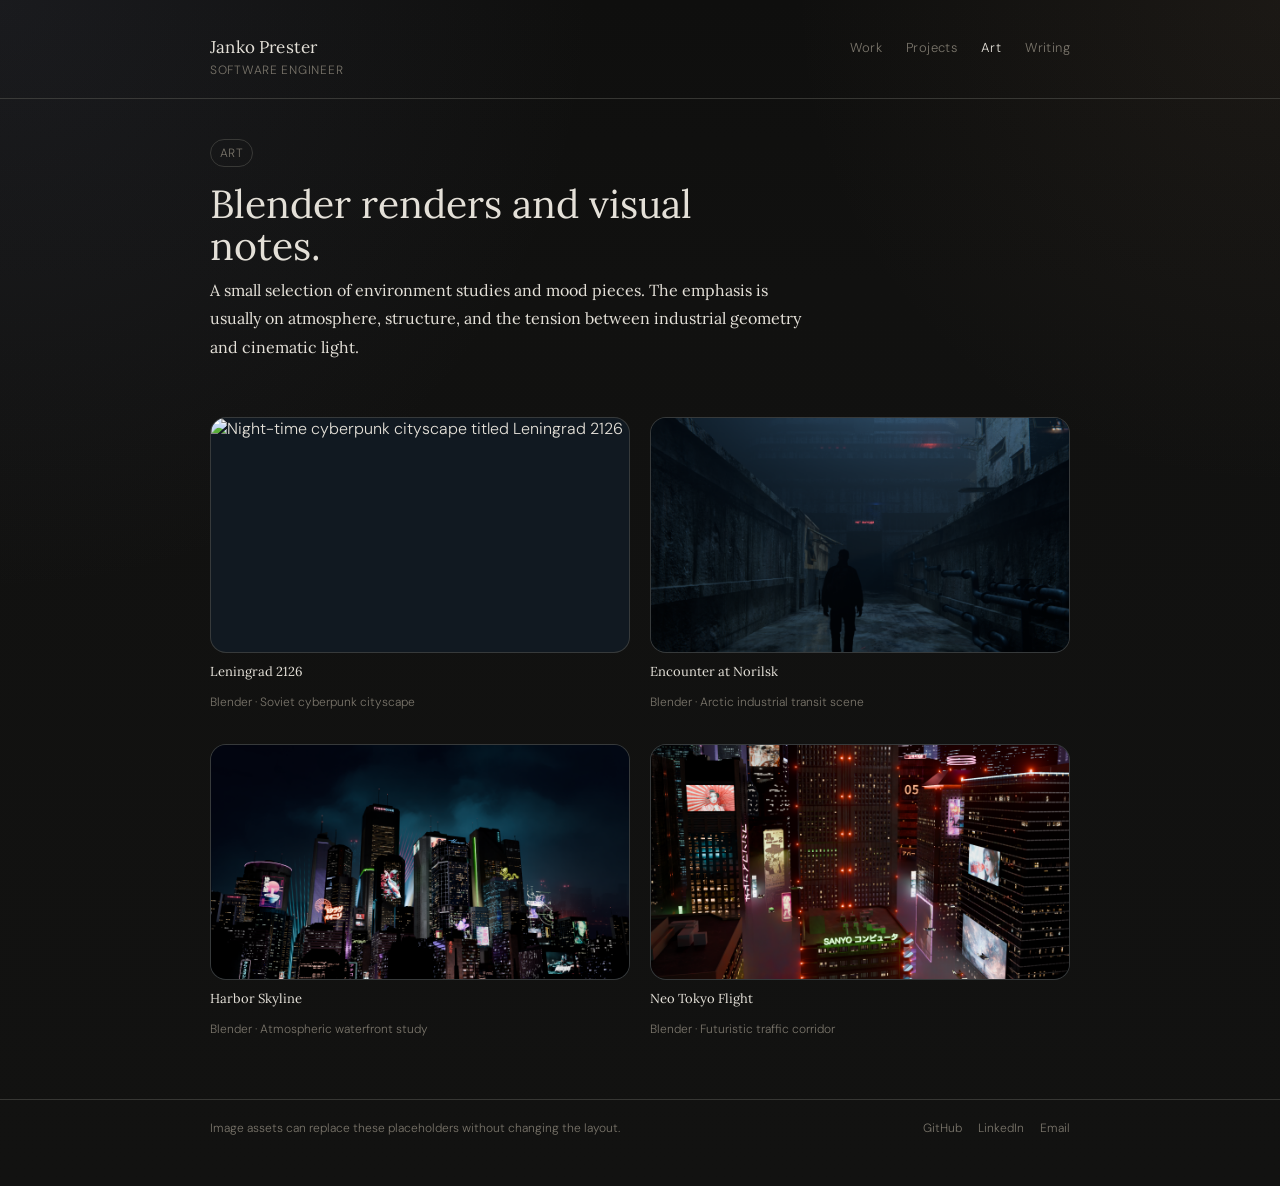
==== art/index.html @ 7f8587bd "Update art gallery with new images and improve layout" ====
<!doctype html>
<html lang="en">
  <head>
    <meta charset="utf-8" />
    <meta name="viewport" content="width=device-width, initial-scale=1" />
    <title>Art | Janko Prester</title>
    <meta name="description" content="Selected Blender renders and visual experiments by Janko Prester." />
    <link rel="icon" href="/favicon.svg" type="image/svg+xml" />
    <link rel="preconnect" href="https://fonts.googleapis.com" />
    <link rel="preconnect" href="https://fonts.gstatic.com" crossorigin />
    <link
      href="https://fonts.googleapis.com/css2?family=Lora:ital,wght@0,400;0,500;1,400&family=DM+Sans:wght@300;400&display=swap"
      rel="stylesheet"
    />
    <script>
      document.documentElement.classList.add('js');
    </script>
    <link rel="stylesheet" href="/styles/style.css" />
  </head>
  <body>
    <a class="skip-link" href="#main">Skip to content</a>
    <div class="site-shell">
      <div class="site-panel">
        <header class="site-header">
          <a class="site-brand" href="/">
            <span class="site-name">Janko Prester</span>
            <span class="site-title">Software Engineer</span>
          </a>
          <nav class="site-nav" aria-label="Primary" data-site-nav data-open="false">
            <button
              class="menu-toggle"
              type="button"
              aria-expanded="false"
              aria-controls="site-menu"
              aria-label="Toggle navigation"
              data-nav-toggle
            >
              <span class="menu-toggle-inner" aria-hidden="true">
                <span class="menu-toggle-bar"></span>
                <span class="menu-toggle-bar"></span>
                <span class="menu-toggle-bar"></span>
              </span>
            </button>
            <ul class="site-nav-links" id="site-menu" data-nav-menu>
              <li><a href="/work/">Work</a></li>
              <li><a href="/projects/">Projects</a></li>
              <li><a href="/art/" aria-current="page">Art</a></li>
              <li><a href="/writing/">Writing</a></li>
            </ul>
          </nav>
        </header>

        <main class="page-content" id="main">
          <section class="page-intro">
            <div class="kicker-row">
              <span class="status-pill">Art</span>
            </div>
            <h1 class="page-heading">Blender renders and visual notes.</h1>
            <p>
              A small selection of environment studies and mood pieces. The emphasis is usually on atmosphere,
              structure, and the tension between industrial geometry and cinematic light.
            </p>
          </section>

          <section class="art-grid" aria-label="Art gallery">
            <article>
              <a class="art-thumb" href="/public/art/leningrad-2126.png" target="_blank" rel="noopener noreferrer">
                <img
                  class="art-thumb-image"
                  src="/public/art/leningrad-2126.png"
                  alt="Night-time cyberpunk cityscape titled Leningrad 2126"
                  loading="lazy"
                  decoding="async"
                />
              </a>
              <div class="art-caption">
                <div class="art-title">Leningrad 2126</div>
                <p class="art-meta">Blender · Soviet cyberpunk cityscape</p>
              </div>
            </article>
            <article>
              <a class="art-thumb" href="/public/art/encounter-at-norilsk.png" target="_blank" rel="noopener noreferrer">
                <img
                  class="art-thumb-image"
                  src="/public/art/encounter-at-norilsk.png"
                  alt="Snowy industrial station scene titled Encounter at Norilsk"
                  loading="lazy"
                  decoding="async"
                />
              </a>
              <div class="art-caption">
                <div class="art-title">Encounter at Norilsk</div>
                <p class="art-meta">Blender · Arctic industrial transit scene</p>
              </div>
            </article>
            <article>
              <a class="art-thumb" href="/public/art/harbor-skyline.png" target="_blank" rel="noopener noreferrer">
                <img
                  class="art-thumb-image"
                  src="/public/art/harbor-skyline.png"
                  alt="Moody waterfront skyline render titled Harbor Skyline"
                  loading="lazy"
                  decoding="async"
                />
              </a>
              <div class="art-caption">
                <div class="art-title">Harbor Skyline</div>
                <p class="art-meta">Blender · Atmospheric waterfront study</p>
              </div>
            </article>
            <article>
              <a class="art-thumb" href="/public/art/neo-tokyo-flight.png" target="_blank" rel="noopener noreferrer">
                <img
                  class="art-thumb-image"
                  src="/public/art/neo-tokyo-flight.png"
                  alt="Futuristic city traffic corridor titled Neo Tokyo Flight"
                  loading="lazy"
                  decoding="async"
                />
              </a>
              <div class="art-caption">
                <div class="art-title">Neo Tokyo Flight</div>
                <p class="art-meta">Blender · Futuristic traffic corridor</p>
              </div>
            </article>
          </section>
        </main>

        <footer class="footer">
          <div class="footer-inner">
            <p class="small-note">Image assets can replace these placeholders without changing the layout.</p>
            <div class="footer-links">
              <a href="https://github.com/jprester">GitHub</a>
              <a href="https://www.linkedin.com/in/jankoprester/">LinkedIn</a>
              <a href="mailto:janko.prester@gmail.com">Email</a>
            </div>
          </div>
        </footer>
      </div>
    </div>
    <script src="/scripts/site.js"></script>
  </body>
</html>
---- styles/style.css ----
:root {
  color-scheme: dark;
  --page-background: #111110;
  --page-background-soft: #171715;
  --panel-background: rgba(17, 17, 16, 0.86);
  --panel-border: rgba(87, 86, 80, 0.55);
  --text-primary: #e4e0d8;
  --text-secondary: #bdb7ab;
  --text-muted: #7a756b;
  --text-faint: #605c55;
  --accent: #d2cdc0;
  --accent-soft: rgba(210, 205, 192, 0.16);
  --shadow-color: rgba(0, 0, 0, 0.24);
  --content-width: 860px;
  --page-padding: 2.5rem;
  --section-gap: 3.5rem;
  --border-hairline: 0.5px;
  --font-sans: "DM Sans", sans-serif;
  --font-serif: "Lora", serif;
}

* {
  box-sizing: border-box;
}

html {
  background: var(--page-background);
}

body {
  margin: 0;
  min-height: 100vh;
  font-family: var(--font-sans);
  font-weight: 300;
  color: var(--text-primary);
  background:
    radial-gradient(
      circle at top left,
      rgba(104, 111, 145, 0.12),
      transparent 34%
    ),
    radial-gradient(
      circle at top right,
      rgba(152, 119, 90, 0.09),
      transparent 28%
    ),
    linear-gradient(180deg, #0f0f0e 0%, #111110 24%, #121211 100%);
}

a {
  color: inherit;
}

img {
  max-width: 100%;
  display: block;
}

button,
input,
textarea,
select {
  font: inherit;
}

.site-shell {
  width: 100%;
}

.site-panel {
  min-height: 100vh;
}

.site-header {
  display: flex;
  justify-content: space-between;
  align-items: flex-start;
  gap: 2rem;
  padding: 2.25rem max(1.5rem, calc((100% - var(--content-width)) / 2)) 1.3rem;
  border-bottom: var(--border-hairline) solid var(--panel-border);
}

.site-brand {
  display: inline-flex;
  flex-direction: column;
  gap: 0.22rem;
  text-decoration: none;
}

.site-name {
  font-family: var(--font-serif);
  font-size: 1.0625rem;
  font-weight: 400;
  letter-spacing: 0.01em;
  color: var(--text-primary);
}

.site-title {
  font-size: 0.75rem;
  letter-spacing: 0.06em;
  text-transform: uppercase;
  color: var(--text-muted);
}

.site-nav {
  display: flex;
  align-items: center;
  gap: 1.5rem;
}

.menu-toggle {
  display: none;
  align-items: center;
  justify-content: center;
  width: 2.75rem;
  height: 2.75rem;
  padding: 0;
  border: var(--border-hairline) solid var(--panel-border);
  border-radius: 999px;
  background: rgba(255, 255, 255, 0.02);
  color: var(--text-secondary);
}

.menu-toggle:hover,
.menu-toggle:focus-visible {
  border-color: rgba(206, 200, 186, 0.45);
  color: var(--text-primary);
}

.menu-toggle-bar {
  width: 1rem;
  height: 1px;
  border-radius: 999px;
  background: currentColor;
  transition:
    transform 160ms ease,
    opacity 160ms ease;
}

.menu-toggle-inner {
  display: inline-flex;
  flex-direction: column;
  gap: 0.24rem;
}

.menu-toggle[aria-expanded="true"] .menu-toggle-bar:nth-child(1) {
  transform: translateY(5px) rotate(45deg);
}

.menu-toggle[aria-expanded="true"] .menu-toggle-bar:nth-child(2) {
  opacity: 0;
}

.menu-toggle[aria-expanded="true"] .menu-toggle-bar:nth-child(3) {
  transform: translateY(-5px) rotate(-45deg);
}

.site-nav-links {
  display: flex;
  flex-wrap: wrap;
  justify-content: flex-end;
  gap: 1.5rem;
  margin: 0;
  padding: 0;
  list-style: none;
}

.site-nav-links a {
  font-size: 0.8125rem;
  letter-spacing: 0.03em;
  text-decoration: none;
  color: var(--text-muted);
  transition: color 160ms ease;
}

.site-nav-links a:hover,
.site-nav-links a:focus-visible,
.site-nav-links a[aria-current="page"] {
  color: var(--text-primary);
}

.page-content {
  padding: 2.5rem max(1.5rem, calc((100% - var(--content-width)) / 2)) 0;
}

.home-intro,
.page-intro {
  max-width: 37rem;
  margin-bottom: var(--section-gap);
}

.home-intro p,
.page-intro p,
.prose p {
  margin: 0;
  font-family: var(--font-serif);
  font-size: 1rem;
  line-height: 1.78;
  color: var(--text-primary);
}

.home-intro p + p,
.page-intro p + p,
.prose p + p {
  margin-top: 1.25rem;
}

.home-streams {
  display: grid;
  grid-template-columns: minmax(0, 1fr) minmax(0, 1fr);
  gap: 3rem;
  margin-bottom: var(--section-gap);
}

.section-label {
  margin: 0 0 1.25rem;
  padding-bottom: 0.55rem;
  border-bottom: var(--border-hairline) solid var(--panel-border);
  font-size: 0.6875rem;
  letter-spacing: 0.1em;
  text-transform: uppercase;
  color: var(--text-muted);
}

.entry-list {
  display: grid;
  gap: 1.45rem;
}

.entry-card {
  text-decoration: none;
}

.entry-title {
  margin: 0 0 0.22rem;
  font-family: var(--font-serif);
  font-size: 0.9375rem;
  font-weight: 400;
  color: var(--text-primary);
  text-decoration: none;
}

.entry-card:hover .entry-title,
.entry-card:focus-visible .entry-title,
.text-link:hover,
.text-link:focus-visible {
  color: var(--accent);
}

.entry-meta,
.entry-summary,
.art-meta,
.small-note,
.footer-links a,
.list-meta,
.status-pill {
  font-size: 0.75rem;
  line-height: 1.55;
  color: var(--text-muted);
}

.entry-summary,
.list-summary {
  margin: 0.22rem 0 0;
}

.art-section {
  padding-top: 1.5rem;
  border-top: var(--border-hairline) solid var(--panel-border);
}

.art-grid,
.project-grid {
  display: grid;
  grid-template-columns: repeat(2, minmax(0, 1fr));
  gap: 1.25rem;
}

.art-card,
.project-card,
.list-card {
  padding: 0;
  border-radius: 18px;
}

.art-thumb {
  display: block;
  width: 100%;
  aspect-ratio: 16 / 9;
  border: var(--border-hairline) solid var(--panel-border);
  border-radius: 16px;
  background: #111921;
  overflow: hidden;
  text-decoration: none;
}

.art-thumb-image {
  display: block;
  width: 100%;
  height: 100%;
  object-fit: cover;
}

.art-caption {
  margin-top: 0.45rem;
}

.art-title {
  display: inline-block;
  font-family: var(--font-serif);
  font-size: 0.8125rem;
  font-weight: 400;
  text-decoration: none;
  color: var(--text-primary);
}

.text-link {
  text-decoration: none;
  color: var(--text-primary);
  transition: color 160ms ease;
}

.art-link-row {
  margin-top: 1.25rem;
}

.page-grid {
  display: grid;
  gap: 1.5rem;
}

.page-grid + .page-grid,
.prose + .page-grid,
.page-intro + .prose,
.page-intro + .page-grid {
  margin-top: 2rem;
}

.list-card,
.project-card {
  padding: 1.1rem 1.15rem 1rem;
  border: var(--border-hairline) solid var(--panel-border);
  background: rgba(255, 255, 255, 0.02);
}

.list-card-title,
.project-card-title {
  margin: 0;
  font-family: var(--font-serif);
  font-size: 1rem;
  font-weight: 400;
  color: var(--text-primary);
}

.list-meta,
.project-stack {
  margin: 0.25rem 0 0;
}

.list-summary,
.project-summary {
  margin: 0.65rem 0 0;
  color: var(--text-secondary);
}

.project-links,
.footer-links {
  display: flex;
  flex-wrap: wrap;
  gap: 1rem;
}

.project-links {
  margin-top: 0.85rem;
}

.page-heading {
  margin: 0 0 0.5rem;
  font-family: var(--font-serif);
  font-size: clamp(1.65rem, 4vw, 2.45rem);
  font-weight: 400;
  line-height: 1.08;
  color: var(--text-primary);
}

.kicker-row {
  display: flex;
  gap: 0.75rem;
  align-items: center;
  margin-bottom: 1rem;
}

.status-pill {
  display: inline-flex;
  align-items: center;
  padding: 0.22rem 0.55rem;
  border: var(--border-hairline) solid var(--panel-border);
  border-radius: 999px;
  letter-spacing: 0.04em;
  text-transform: uppercase;
}

.small-note {
  margin: 0;
}

.footer {
  margin-top: 3rem;
  padding: 1.2rem max(1.5rem, calc((100% - var(--content-width)) / 2)) 3rem;
  border-top: var(--border-hairline) solid var(--panel-border);
}

.footer-inner {
  display: flex;
  justify-content: space-between;
  gap: 1rem;
  align-items: center;
}

.footer-links a {
  text-decoration: none;
}

.footer-links a:hover,
.footer-links a:focus-visible {
  color: var(--text-primary);
}

.skip-link {
  position: absolute;
  top: -3rem;
  left: 1rem;
  z-index: 10;
  padding: 0.5rem 0.8rem;
  border-radius: 999px;
  background: var(--text-primary);
  color: var(--page-background);
  text-decoration: none;
}

.skip-link:focus {
  top: 1rem;
}

.visually-hidden {
  position: absolute;
  width: 1px;
  height: 1px;
  padding: 0;
  margin: -1px;
  overflow: hidden;
  clip: rect(0, 0, 0, 0);
  white-space: nowrap;
  border: 0;
}

@media (max-width: 820px) {
  .home-streams {
    gap: 2rem;
  }
}

@media (max-width: 680px) {
  :root {
    --page-padding: 1.2rem;
    --section-gap: 2.6rem;
  }

  .site-header {
    align-items: center;
    position: relative;
  }

  .js .menu-toggle {
    display: inline-flex;
  }

  .js .site-nav-links {
    display: none;
    position: absolute;
    top: 100%;
    left: 0;
    right: 0;
    z-index: 20;
    background: var(--page-background);
    border-top: var(--border-hairline) solid var(--panel-border);
    border-bottom: var(--border-hairline) solid var(--panel-border);
    padding: 0.25rem max(1.5rem, calc((100% - var(--content-width)) / 2)) 0.5rem;
    flex-direction: column;
    gap: 0;
  }

  .js .site-nav[data-open="true"] .site-nav-links {
    display: flex;
  }

  .site-nav-links a {
    display: block;
    padding: 0.65rem 0;
  }

  .page-content {
    padding-top: 1.8rem;
  }

  .home-intro,
  .page-intro {
    max-width: none;
  }

  .home-intro p,
  .page-intro p,
  .prose p {
    font-size: 0.95rem;
  }

  .home-streams,
  .art-grid,
  .project-grid {
    grid-template-columns: 1fr;
  }

  .art-grid {
    gap: 0.95rem;
  }

  .footer-inner {
    flex-direction: column;
    align-items: flex-start;
  }
}
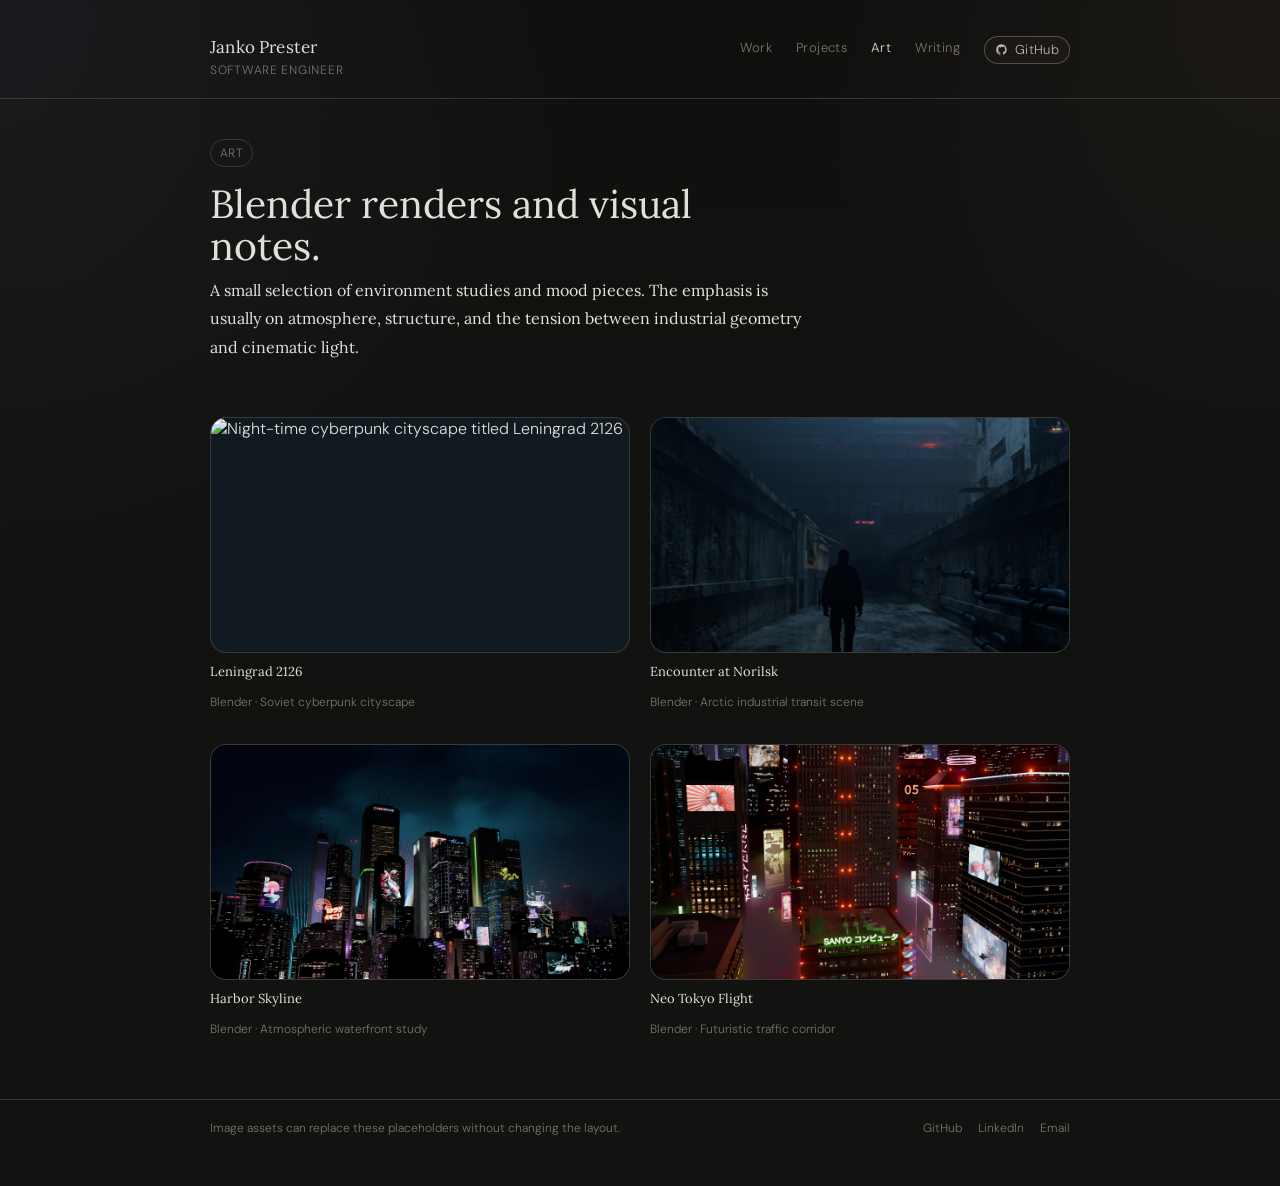
==== commit 7b876930: "Add GitHub link with icon to navigation in all pages" ====
--- a/art/index.html
+++ b/art/index.html
@@ -46,6 +46,16 @@
               <li><a href="/projects/">Projects</a></li>
               <li><a href="/art/" aria-current="page">Art</a></li>
               <li><a href="/writing/">Writing</a></li>
+              <li class="site-nav-link--github">
+                <a href="https://github.com/jprester" target="_blank" rel="noopener noreferrer" aria-label="Janko Prester on GitHub">
+                  <span class="nav-icon" aria-hidden="true">
+                    <svg viewBox="0 0 16 16" xmlns="http://www.w3.org/2000/svg">
+                      <path fill="currentColor" d="M8 1.5a6.5 6.5 0 0 0-2.06 12.67c.32.06.43-.14.43-.3v-1.06c-1.76.39-2.13-.75-2.13-.75-.29-.73-.7-.92-.7-.92-.57-.4.04-.4.04-.4.63.04.96.64.96.64.56.96 1.47.68 1.83.52.06-.41.22-.68.4-.84-1.4-.16-2.87-.7-2.87-3.1 0-.68.25-1.24.64-1.67-.06-.16-.28-.8.06-1.66 0 0 .53-.17 1.73.64A6 6 0 0 1 8 4.73c.56 0 1.11.08 1.63.24 1.2-.81 1.73-.64 1.73-.64.34.86.12 1.5.06 1.66.4.43.64 1 .64 1.67 0 2.4-1.47 2.93-2.88 3.1.23.2.43.57.43 1.14v1.69c0 .17.11.37.44.3A6.5 6.5 0 0 0 8 1.5Z"/>
+                    </svg>
+                  </span>
+                  <span>GitHub</span>
+                </a>
+              </li>
             </ul>
           </nav>
         </header>
--- a/styles/style.css
+++ b/styles/style.css
@@ -173,10 +173,41 @@
   transition: color 160ms ease;
 }
 
+.site-nav-link--github a {
+  display: inline-flex;
+  align-items: center;
+  gap: 0.4rem;
+  padding: 0.28rem 0.62rem;
+  border: var(--border-hairline) solid rgba(178, 170, 155, 0.38);
+  border-radius: 999px;
+  color: var(--text-secondary);
+  background: rgba(255, 255, 255, 0.025);
+}
+
+.site-nav-link--github .nav-icon {
+  width: 0.84rem;
+  height: 0.84rem;
+  display: inline-flex;
+  align-items: center;
+  justify-content: center;
+}
+
+.site-nav-link--github .nav-icon svg {
+  width: 100%;
+  height: 100%;
+  display: block;
+}
+
 .site-nav-links a:hover,
 .site-nav-links a:focus-visible,
 .site-nav-links a[aria-current="page"] {
   color: var(--text-primary);
+}
+
+.site-nav-link--github a:hover,
+.site-nav-link--github a:focus-visible {
+  border-color: rgba(216, 203, 181, 0.58);
+  background: rgba(255, 255, 255, 0.05);
 }
 
 .page-content {
@@ -187,6 +218,300 @@
 .page-intro {
   max-width: 37rem;
   margin-bottom: var(--section-gap);
+}
+
+.home-intro {
+  max-width: none;
+}
+
+.home-intro-layout {
+  display: grid;
+  grid-template-columns: minmax(0, 1fr) minmax(260px, 340px);
+  align-items: center;
+  gap: clamp(1.2rem, 4vw, 2.8rem);
+}
+
+.home-intro-copy {
+  max-width: 37rem;
+}
+
+.intro-scene {
+  width: min(100%, 270px);
+  min-height: 250px;
+  display: grid;
+  place-items: center;
+  perspective: 980px;
+  justify-self: end;
+  opacity: 0.78;
+  transition: opacity 220ms ease;
+}
+
+.intro-scene-frame {
+  position: relative;
+  width: 100%;
+  aspect-ratio: 1 / 1;
+  border-radius: 24px;
+  border: none;
+  background:
+    radial-gradient(
+      circle at 30% 24%,
+      rgba(207, 168, 102, 0.28),
+      transparent 46%
+    ),
+    radial-gradient(
+      circle at 72% 74%,
+      rgba(103, 136, 208, 0.32),
+      transparent 52%
+    ),
+    linear-gradient(155deg, rgba(255, 255, 255, 0.03), rgba(255, 255, 255, 0));
+  overflow: hidden;
+  isolation: isolate;
+  transform-style: preserve-3d;
+  box-shadow:
+    inset 0 0 48px rgba(0, 0, 0, 0.38),
+    0 14px 28px rgba(0, 0, 0, 0.3);
+  animation: sceneTilt 15s ease-in-out infinite;
+  transition:
+    transform 300ms ease,
+    box-shadow 260ms ease;
+}
+
+.intro-scene-frame::before,
+.intro-scene-frame::after {
+  content: "";
+  position: absolute;
+  pointer-events: none;
+}
+
+.intro-scene-frame::before {
+  inset: -22%;
+  z-index: 0;
+  border-radius: 50%;
+  background: conic-gradient(
+    from 0deg,
+    rgba(236, 194, 123, 0.17),
+    transparent 38%,
+    rgba(112, 145, 225, 0.2),
+    transparent 70%,
+    rgba(236, 194, 123, 0.17)
+  );
+  filter: blur(20px);
+  animation: haloSpin 14s linear infinite;
+  transition:
+    filter 260ms ease,
+    opacity 260ms ease;
+}
+
+.intro-scene-frame::after {
+  inset: 8%;
+  z-index: 1;
+  border-radius: 50%;
+  border: none;
+  opacity: 0;
+}
+
+.intro-grid {
+  position: absolute;
+  inset: 0;
+  z-index: 1;
+  background-image:
+    linear-gradient(to right, rgba(191, 184, 170, 0.06) 1px, transparent 1px),
+    linear-gradient(to bottom, rgba(191, 184, 170, 0.06) 1px, transparent 1px);
+  background-size: 26px 26px;
+  transform: rotateX(76deg) translateY(31%) scale(1.18);
+  transform-origin: center;
+  opacity: 0.7;
+}
+
+.intro-orbit {
+  position: absolute;
+  inset: 18%;
+  z-index: 2;
+  border: 1px solid rgba(228, 224, 216, 0.3);
+  border-radius: 50%;
+  transform-style: preserve-3d;
+}
+
+.intro-orbit--one {
+  animation: orbitSpin 9s linear infinite;
+}
+
+.intro-orbit--two {
+  inset: 24%;
+  border-color: rgba(150, 176, 229, 0.34);
+  transform: rotateX(72deg);
+  animation: orbitSpinReverse 11s linear infinite;
+}
+
+.intro-orbit--three {
+  inset: 30%;
+  border-color: rgba(200, 165, 118, 0.4);
+  transform: rotateY(70deg);
+  animation: orbitSpin 13s linear infinite;
+}
+
+.intro-core {
+  position: absolute;
+  z-index: 4;
+  top: 50%;
+  left: 50%;
+  width: 16%;
+  aspect-ratio: 1 / 1;
+  border-radius: 50%;
+  background: radial-gradient(circle at 38% 32%, #f1ece1, #aa8f6a 74%);
+  transform: translate3d(-50%, -50%, 46px);
+  box-shadow:
+    0 0 28px rgba(224, 188, 137, 0.4),
+    0 0 6px rgba(232, 229, 223, 0.5);
+  animation: corePulse 4.2s ease-in-out infinite;
+  transition: box-shadow 260ms ease;
+}
+
+.intro-scene:hover {
+  opacity: 0.72;
+}
+
+.intro-scene:hover .intro-scene-frame {
+  box-shadow:
+    inset 0 0 52px rgba(0, 0, 0, 0.4),
+    0 16px 30px rgba(0, 0, 0, 0.34);
+  animation-duration: 12.5s;
+}
+
+.intro-scene:hover .intro-scene-frame::before {
+  filter: blur(17px);
+  opacity: 0.8;
+  animation-duration: 10.8s;
+}
+
+.intro-scene:hover .intro-core {
+  box-shadow:
+    0 0 30px rgba(242, 205, 143, 0.44),
+    0 0 8px rgba(235, 229, 215, 0.56);
+  animation-duration: 3.6s;
+}
+
+.intro-scene:hover .intro-orbit--one {
+  animation-duration: 8.2s;
+}
+
+.intro-scene:hover .intro-orbit--two {
+  animation-duration: 9.8s;
+}
+
+.intro-scene:hover .intro-orbit--three {
+  animation-duration: 11.2s;
+}
+
+.intro-node {
+  position: absolute;
+  z-index: 3;
+  width: 10px;
+  height: 10px;
+  border-radius: 50%;
+  background: rgba(226, 220, 209, 0.86);
+  box-shadow: 0 0 12px rgba(210, 199, 180, 0.35);
+}
+
+.intro-node--one {
+  top: 22%;
+  left: 24%;
+  animation: nodeDriftOne 5.8s ease-in-out infinite;
+}
+
+.intro-node--two {
+  top: 31%;
+  right: 18%;
+  animation: nodeDriftTwo 6.6s ease-in-out infinite;
+}
+
+.intro-node--three {
+  right: 29%;
+  bottom: 18%;
+  animation: nodeDriftThree 7.4s ease-in-out infinite;
+}
+
+.intro-node--four {
+  left: 16%;
+  bottom: 27%;
+  animation: nodeDriftTwo 8.1s ease-in-out infinite reverse;
+}
+
+@keyframes sceneTilt {
+  0%,
+  100% {
+    transform: rotateX(5deg) rotateY(-8deg);
+  }
+  50% {
+    transform: rotateX(-4deg) rotateY(7deg);
+  }
+}
+
+@keyframes haloSpin {
+  from {
+    transform: rotate(0deg);
+  }
+  to {
+    transform: rotate(360deg);
+  }
+}
+
+@keyframes orbitSpin {
+  from {
+    transform: rotateX(64deg) rotateZ(0deg);
+  }
+  to {
+    transform: rotateX(64deg) rotateZ(360deg);
+  }
+}
+
+@keyframes orbitSpinReverse {
+  from {
+    transform: rotateY(68deg) rotateZ(360deg);
+  }
+  to {
+    transform: rotateY(68deg) rotateZ(0deg);
+  }
+}
+
+@keyframes corePulse {
+  0%,
+  100% {
+    transform: translate3d(-50%, -50%, 46px) scale(1);
+  }
+  50% {
+    transform: translate3d(-50%, -50%, 56px) scale(1.14);
+  }
+}
+
+@keyframes nodeDriftOne {
+  0%,
+  100% {
+    transform: translate3d(0, 0, 0) scale(1);
+  }
+  50% {
+    transform: translate3d(16px, -12px, 36px) scale(1.2);
+  }
+}
+
+@keyframes nodeDriftTwo {
+  0%,
+  100% {
+    transform: translate3d(0, 0, 0) scale(1);
+  }
+  50% {
+    transform: translate3d(-14px, 11px, 30px) scale(1.18);
+  }
+}
+
+@keyframes nodeDriftThree {
+  0%,
+  100% {
+    transform: translate3d(0, 0, 0) scale(1);
+  }
+  50% {
+    transform: translate3d(10px, -9px, 34px) scale(1.12);
+  }
 }
 
 .home-intro p,
@@ -320,6 +645,42 @@
   transition: color 160ms ease;
 }
 
+.text-link--icon {
+  display: inline-flex;
+  align-items: center;
+  gap: 0.42rem;
+}
+
+.link-icon {
+  display: inline-flex;
+  align-items: center;
+  justify-content: center;
+  width: 0.92rem;
+  height: 0.92rem;
+  flex: 0 0 auto;
+  font-size: 0.9rem;
+  line-height: 1;
+  color: var(--text-muted);
+  opacity: 0.9;
+  transition:
+    color 160ms ease,
+    opacity 160ms ease,
+    transform 160ms ease;
+}
+
+.link-icon svg {
+  width: 100%;
+  height: 100%;
+  display: block;
+}
+
+.text-link--icon:hover .link-icon,
+.text-link--icon:focus-visible .link-icon {
+  color: var(--accent);
+  opacity: 1;
+  transform: translateY(-0.5px);
+}
+
 .art-link-row {
   margin-top: 1.25rem;
 }
@@ -455,6 +816,15 @@
 }
 
 @media (max-width: 820px) {
+  .home-intro-layout {
+    grid-template-columns: minmax(0, 1fr);
+  }
+
+  .intro-scene {
+    min-height: 210px;
+    justify-self: center;
+  }
+
   .home-streams {
     gap: 2rem;
   }
@@ -499,6 +869,12 @@
     padding: 0.65rem 0;
   }
 
+  .site-nav-link--github a {
+    display: inline-flex;
+    padding: 0.44rem 0.6rem;
+    margin-top: 0.2rem;
+  }
+
   .page-content {
     padding-top: 1.8rem;
   }
@@ -506,6 +882,15 @@
   .home-intro,
   .page-intro {
     max-width: none;
+  }
+
+  .intro-scene {
+    min-height: 180px;
+    justify-self: center;
+  }
+
+  .intro-scene-frame {
+    width: min(100%, 220px);
   }
 
   .home-intro p,
@@ -529,3 +914,13 @@
     align-items: flex-start;
   }
 }
+
+@media (prefers-reduced-motion: reduce) {
+  .intro-scene-frame::before,
+  .intro-scene-frame,
+  .intro-orbit,
+  .intro-core,
+  .intro-node {
+    animation: none !important;
+  }
+}
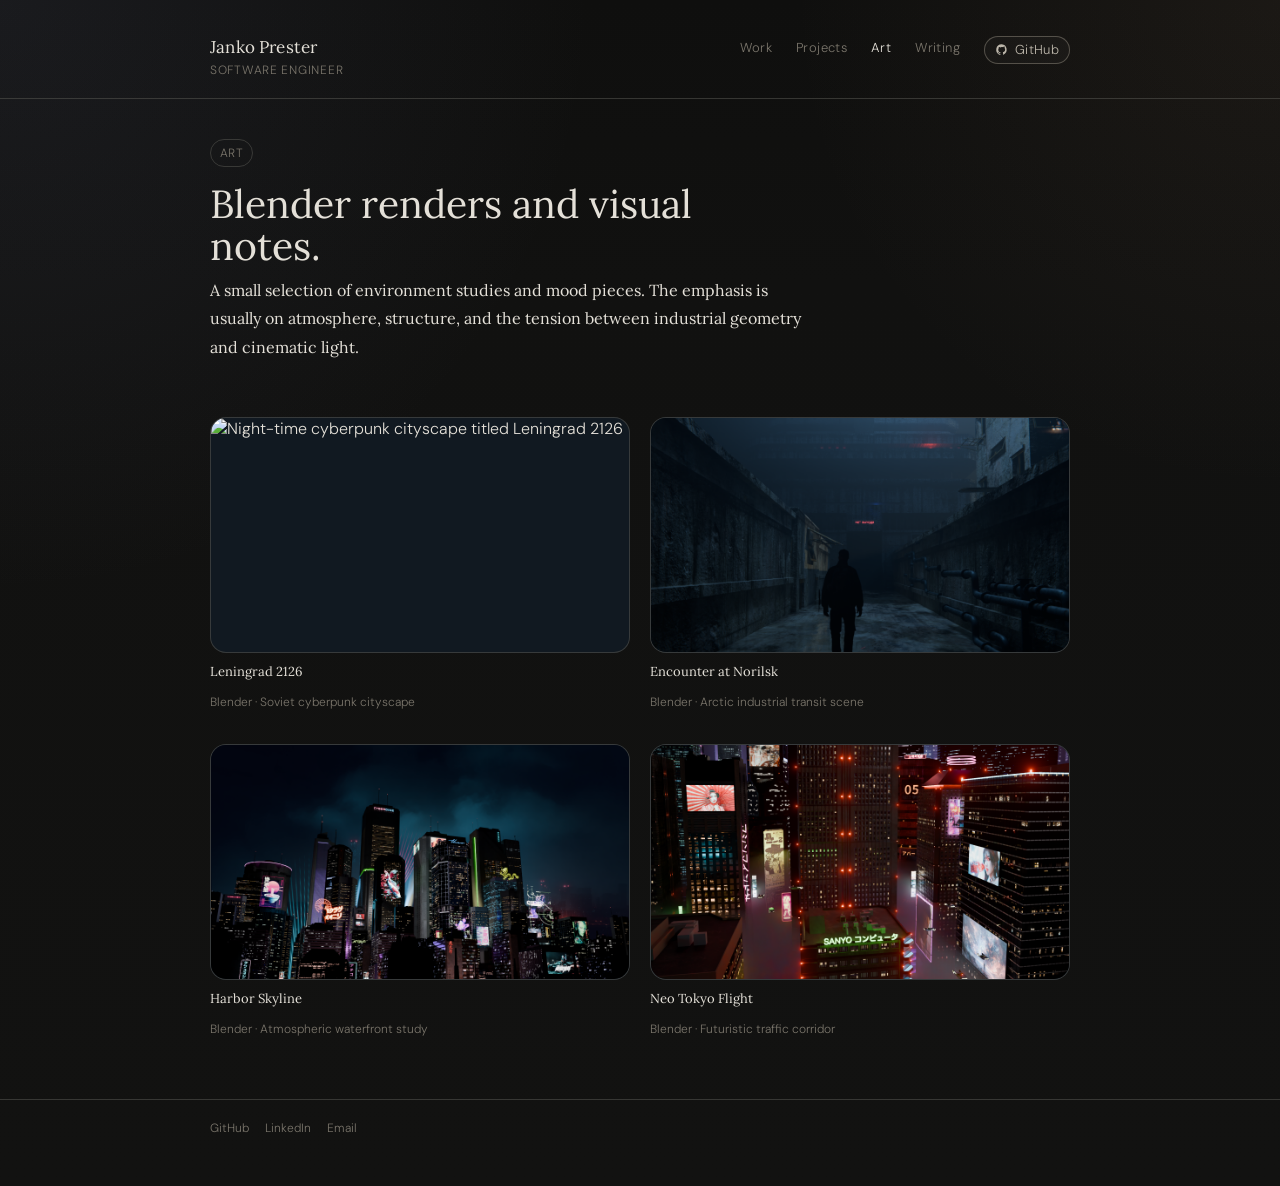
==== commit 8ab7c8c1: "Refactor footer notes to comments for future content flexibility" ====
--- a/art/index.html
+++ b/art/index.html
@@ -138,7 +138,7 @@
 
         <footer class="footer">
           <div class="footer-inner">
-            <p class="small-note">Image assets can replace these placeholders without changing the layout.</p>
+            <!-- <p class="small-note">Image assets can replace these placeholders without changing the layout.</p> -->
             <div class="footer-links">
               <a href="https://github.com/jprester">GitHub</a>
               <a href="https://www.linkedin.com/in/jankoprester/">LinkedIn</a>
--- a/styles/style.css
+++ b/styles/style.css
@@ -224,6 +224,10 @@
   max-width: none;
 }
 
+.work-page-intro {
+  max-width: none;
+}
+
 .home-intro-layout {
   display: grid;
   grid-template-columns: minmax(0, 1fr) minmax(260px, 340px);
@@ -235,282 +239,191 @@
   max-width: 37rem;
 }
 
+.work-intro-copy {
+  max-width: 46rem;
+}
+
 .intro-scene {
-  width: min(100%, 270px);
-  min-height: 250px;
-  display: grid;
-  place-items: center;
-  perspective: 980px;
-  justify-self: end;
-  opacity: 0.78;
-  transition: opacity 220ms ease;
-}
-
-.intro-scene-frame {
+  width: min(100%, 135px);
+  justify-self: center;
+  opacity: 0.88;
+  transition: opacity 300ms ease;
+}
+
+.photo-frame {
+  width: 100%;
+  border-radius: 999px;
+  overflow: hidden;
+  box-shadow:
+    0 0 0 1px rgba(255, 255, 255, 0.07),
+    0 12px 40px rgba(0, 0, 0, 0.6);
+}
+
+/* Duotone: container bg = amber highlight, screen overlay = near-black shadow */
+.photo-wrap {
   position: relative;
+  background: #bf6d28;
+  overflow: hidden;
+  isolation: isolate;
+}
+
+.photo-img {
+  display: block;
   width: 100%;
   aspect-ratio: 1 / 1;
-  border-radius: 24px;
-  border: none;
-  background:
-    radial-gradient(
-      circle at 30% 24%,
-      rgba(207, 168, 102, 0.28),
-      transparent 46%
-    ),
-    radial-gradient(
-      circle at 72% 74%,
-      rgba(103, 136, 208, 0.32),
-      transparent 52%
-    ),
-    linear-gradient(155deg, rgba(255, 255, 255, 0.03), rgba(255, 255, 255, 0));
-  overflow: hidden;
-  isolation: isolate;
-  transform-style: preserve-3d;
-  box-shadow:
-    inset 0 0 48px rgba(0, 0, 0, 0.38),
-    0 14px 28px rgba(0, 0, 0, 0.3);
-  animation: sceneTilt 15s ease-in-out infinite;
-  transition:
-    transform 300ms ease,
-    box-shadow 260ms ease;
-}
-
-.intro-scene-frame::before,
-.intro-scene-frame::after {
-  content: "";
-  position: absolute;
-  pointer-events: none;
-}
-
-.intro-scene-frame::before {
-  inset: -22%;
-  z-index: 0;
-  border-radius: 50%;
-  background: conic-gradient(
-    from 0deg,
-    rgba(236, 194, 123, 0.17),
-    transparent 38%,
-    rgba(112, 145, 225, 0.2),
-    transparent 70%,
-    rgba(236, 194, 123, 0.17)
-  );
-  filter: blur(20px);
-  animation: haloSpin 14s linear infinite;
-  transition:
-    filter 260ms ease,
-    opacity 260ms ease;
-}
-
-.intro-scene-frame::after {
-  inset: 8%;
-  z-index: 1;
-  border-radius: 50%;
-  border: none;
-  opacity: 0;
-}
-
-.intro-grid {
+  object-fit: cover;
+  object-position: center 20%;
+  filter: grayscale(1) contrast(1.15) brightness(1.05);
+  mix-blend-mode: multiply;
+  animation: photoZoom 24s ease-in-out infinite alternate;
+}
+
+/* Shadow tone: screen over dark = near-black in shadows */
+.photo-tone {
   position: absolute;
   inset: 0;
+  background: #0e111a;
+  mix-blend-mode: screen;
   z-index: 1;
-  background-image:
-    linear-gradient(to right, rgba(191, 184, 170, 0.06) 1px, transparent 1px),
-    linear-gradient(to bottom, rgba(191, 184, 170, 0.06) 1px, transparent 1px);
-  background-size: 26px 26px;
-  transform: rotateX(76deg) translateY(31%) scale(1.18);
-  transform-origin: center;
+  pointer-events: none;
+  transition: opacity 300ms ease;
+}
+
+/* Scrolling scanlines */
+.photo-scanlines {
+  position: absolute;
+  inset: 0;
+  z-index: 2;
+  pointer-events: none;
+  background: repeating-linear-gradient(
+    to bottom,
+    transparent,
+    transparent 3px,
+    rgba(0, 0, 0, 0.09) 3px,
+    rgba(0, 0, 0, 0.09) 4px
+  );
+  animation: scanMove 16s linear infinite;
+}
+
+/* Periodic RGB-split glitch flash */
+.photo-glitch {
+  position: absolute;
+  inset: 0;
+  z-index: 3;
+  pointer-events: none;
+  opacity: 0;
+  background: none;
+  transform: none;
+  animation: photoGlitch 12s step-start infinite;
+}
+
+/* Edge vignette */
+.photo-vignette {
+  position: absolute;
+  inset: 0;
+  z-index: 4;
+  pointer-events: none;
+  background: radial-gradient(
+    ellipse 88% 90% at 50% 38%,
+    transparent 42%,
+    rgba(0, 0, 0, 0.58) 100%
+  );
+}
+
+/* Hover: full opacity, freeze zoom, slightly reveal colour */
+.intro-scene:hover {
+  opacity: 1;
+}
+
+.intro-scene:hover .photo-tone {
   opacity: 0.7;
 }
 
-.intro-orbit {
-  position: absolute;
-  inset: 18%;
-  z-index: 2;
-  border: 1px solid rgba(228, 224, 216, 0.3);
-  border-radius: 50%;
-  transform-style: preserve-3d;
-}
-
-.intro-orbit--one {
-  animation: orbitSpin 9s linear infinite;
-}
-
-.intro-orbit--two {
-  inset: 24%;
-  border-color: rgba(150, 176, 229, 0.34);
-  transform: rotateX(72deg);
-  animation: orbitSpinReverse 11s linear infinite;
-}
-
-.intro-orbit--three {
-  inset: 30%;
-  border-color: rgba(200, 165, 118, 0.4);
-  transform: rotateY(70deg);
-  animation: orbitSpin 13s linear infinite;
-}
-
-.intro-core {
-  position: absolute;
-  z-index: 4;
-  top: 50%;
-  left: 50%;
-  width: 16%;
-  aspect-ratio: 1 / 1;
-  border-radius: 50%;
-  background: radial-gradient(circle at 38% 32%, #f1ece1, #aa8f6a 74%);
-  transform: translate3d(-50%, -50%, 46px);
-  box-shadow:
-    0 0 28px rgba(224, 188, 137, 0.4),
-    0 0 6px rgba(232, 229, 223, 0.5);
-  animation: corePulse 4.2s ease-in-out infinite;
-  transition: box-shadow 260ms ease;
-}
-
-.intro-scene:hover {
-  opacity: 0.72;
-}
-
-.intro-scene:hover .intro-scene-frame {
-  box-shadow:
-    inset 0 0 52px rgba(0, 0, 0, 0.4),
-    0 16px 30px rgba(0, 0, 0, 0.34);
-  animation-duration: 12.5s;
-}
-
-.intro-scene:hover .intro-scene-frame::before {
-  filter: blur(17px);
-  opacity: 0.8;
-  animation-duration: 10.8s;
-}
-
-.intro-scene:hover .intro-core {
-  box-shadow:
-    0 0 30px rgba(242, 205, 143, 0.44),
-    0 0 8px rgba(235, 229, 215, 0.56);
-  animation-duration: 3.6s;
-}
-
-.intro-scene:hover .intro-orbit--one {
-  animation-duration: 8.2s;
-}
-
-.intro-scene:hover .intro-orbit--two {
-  animation-duration: 9.8s;
-}
-
-.intro-scene:hover .intro-orbit--three {
-  animation-duration: 11.2s;
-}
-
-.intro-node {
-  position: absolute;
-  z-index: 3;
-  width: 10px;
-  height: 10px;
-  border-radius: 50%;
-  background: rgba(226, 220, 209, 0.86);
-  box-shadow: 0 0 12px rgba(210, 199, 180, 0.35);
-}
-
-.intro-node--one {
-  top: 22%;
-  left: 24%;
-  animation: nodeDriftOne 5.8s ease-in-out infinite;
-}
-
-.intro-node--two {
-  top: 31%;
-  right: 18%;
-  animation: nodeDriftTwo 6.6s ease-in-out infinite;
-}
-
-.intro-node--three {
-  right: 29%;
-  bottom: 18%;
-  animation: nodeDriftThree 7.4s ease-in-out infinite;
-}
-
-.intro-node--four {
-  left: 16%;
-  bottom: 27%;
-  animation: nodeDriftTwo 8.1s ease-in-out infinite reverse;
-}
-
-@keyframes sceneTilt {
-  0%,
+.intro-scene:hover .photo-img {
+  animation-play-state: paused;
+}
+
+@keyframes photoZoom {
+  from {
+    transform: scale(1);
+  }
+  to {
+    transform: scale(1.07);
+  }
+}
+
+@keyframes scanMove {
+  from {
+    background-position: 0 0;
+  }
+  to {
+    background-position: 0 80px;
+  }
+}
+
+@keyframes photoGlitch {
+  0% {
+    opacity: 0;
+    background: none;
+    transform: none;
+  }
+  86% {
+    opacity: 0;
+    background: none;
+    transform: none;
+  }
+  86.4% {
+    opacity: 1;
+    background: linear-gradient(
+      to bottom,
+      transparent 0%,
+      transparent 19%,
+      rgba(215, 45, 20, 0.36) 19%,
+      rgba(215, 45, 20, 0.36) 29%,
+      transparent 29%,
+      transparent 63%,
+      rgba(25, 55, 210, 0.32) 63%,
+      rgba(25, 55, 210, 0.32) 75%,
+      transparent 75%
+    );
+    transform: translateX(-9px);
+  }
+  86.9% {
+    opacity: 1;
+    background: linear-gradient(
+      to bottom,
+      transparent 0%,
+      transparent 8%,
+      rgba(25, 55, 210, 0.32) 8%,
+      rgba(25, 55, 210, 0.32) 18%,
+      transparent 18%,
+      transparent 47%,
+      rgba(215, 45, 20, 0.36) 47%,
+      rgba(215, 45, 20, 0.36) 57%,
+      transparent 57%
+    );
+    transform: translateX(9px);
+  }
+  87.3% {
+    opacity: 1;
+    background: linear-gradient(
+      to bottom,
+      transparent 34%,
+      rgba(170, 170, 25, 0.24) 34%,
+      rgba(170, 170, 25, 0.24) 41%,
+      transparent 41%
+    );
+    transform: translateX(-4px) skewX(-1.5deg);
+  }
+  87.7% {
+    opacity: 0;
+    background: none;
+    transform: none;
+  }
   100% {
-    transform: rotateX(5deg) rotateY(-8deg);
-  }
-  50% {
-    transform: rotateX(-4deg) rotateY(7deg);
-  }
-}
-
-@keyframes haloSpin {
-  from {
-    transform: rotate(0deg);
-  }
-  to {
-    transform: rotate(360deg);
-  }
-}
-
-@keyframes orbitSpin {
-  from {
-    transform: rotateX(64deg) rotateZ(0deg);
-  }
-  to {
-    transform: rotateX(64deg) rotateZ(360deg);
-  }
-}
-
-@keyframes orbitSpinReverse {
-  from {
-    transform: rotateY(68deg) rotateZ(360deg);
-  }
-  to {
-    transform: rotateY(68deg) rotateZ(0deg);
-  }
-}
-
-@keyframes corePulse {
-  0%,
-  100% {
-    transform: translate3d(-50%, -50%, 46px) scale(1);
-  }
-  50% {
-    transform: translate3d(-50%, -50%, 56px) scale(1.14);
-  }
-}
-
-@keyframes nodeDriftOne {
-  0%,
-  100% {
-    transform: translate3d(0, 0, 0) scale(1);
-  }
-  50% {
-    transform: translate3d(16px, -12px, 36px) scale(1.2);
-  }
-}
-
-@keyframes nodeDriftTwo {
-  0%,
-  100% {
-    transform: translate3d(0, 0, 0) scale(1);
-  }
-  50% {
-    transform: translate3d(-14px, 11px, 30px) scale(1.18);
-  }
-}
-
-@keyframes nodeDriftThree {
-  0%,
-  100% {
-    transform: translate3d(0, 0, 0) scale(1);
-  }
-  50% {
-    transform: translate3d(10px, -9px, 34px) scale(1.12);
+    opacity: 0;
+    background: none;
+    transform: none;
   }
 }
 
@@ -681,6 +594,28 @@
   transform: translateY(-0.5px);
 }
 
+.pill-link {
+  display: inline-flex;
+  align-items: center;
+  gap: 0.4rem;
+  padding: 0.28rem 0.62rem;
+  border: var(--border-hairline) solid rgba(178, 170, 155, 0.38);
+  border-radius: 999px;
+  color: var(--text-secondary);
+  background: rgba(255, 255, 255, 0.025);
+}
+
+.pill-link:hover,
+.pill-link:focus-visible {
+  color: var(--text-primary);
+  border-color: rgba(216, 203, 181, 0.58);
+  background: rgba(255, 255, 255, 0.05);
+}
+
+.work-cv-link-row {
+  margin: 2rem 0;
+}
+
 .art-link-row {
   margin-top: 1.25rem;
 }
@@ -702,6 +637,21 @@
   padding: 1.1rem 1.15rem 1rem;
   border: var(--border-hairline) solid var(--panel-border);
   background: rgba(255, 255, 255, 0.02);
+}
+
+.work-cv-card {
+  width: min(100%, 26rem);
+  margin: 1.1rem 0 1.35rem;
+}
+
+.work-cv-card .project-links {
+  margin-top: 0.85rem;
+  padding-top: 0;
+}
+
+.project-card {
+  display: flex;
+  flex-direction: column;
 }
 
 .list-card-title,
@@ -732,7 +682,8 @@
 }
 
 .project-links {
-  margin-top: 0.85rem;
+  margin-top: auto;
+  padding-top: 0.85rem;
 }
 
 .page-heading {
@@ -821,7 +772,6 @@
   }
 
   .intro-scene {
-    min-height: 210px;
     justify-self: center;
   }
 
@@ -885,12 +835,8 @@
   }
 
   .intro-scene {
-    min-height: 180px;
+    width: min(100%, 120px);
     justify-self: center;
-  }
-
-  .intro-scene-frame {
-    width: min(100%, 220px);
   }
 
   .home-intro p,
@@ -916,11 +862,9 @@
 }
 
 @media (prefers-reduced-motion: reduce) {
-  .intro-scene-frame::before,
-  .intro-scene-frame,
-  .intro-orbit,
-  .intro-core,
-  .intro-node {
+  .photo-img,
+  .photo-scanlines,
+  .photo-glitch {
     animation: none !important;
   }
 }
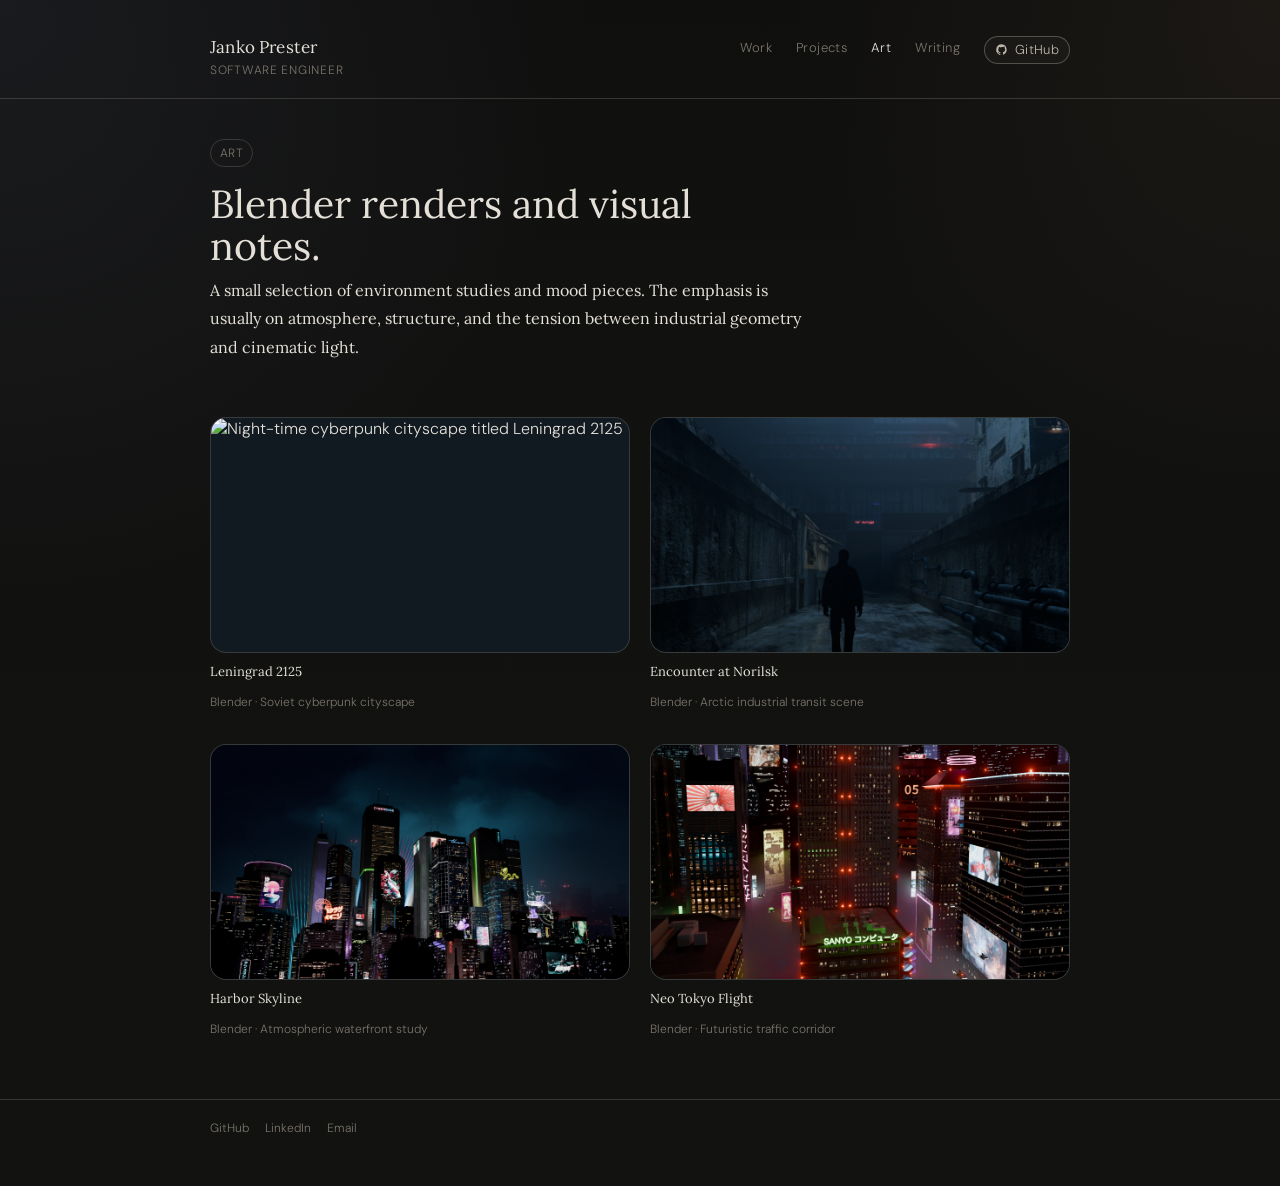
==== commit cbc4a138: "Update artwork references and adjust GitHub link styling" ====
--- a/art/index.html
+++ b/art/index.html
@@ -74,17 +74,17 @@
 
           <section class="art-grid" aria-label="Art gallery">
             <article>
-              <a class="art-thumb" href="/public/art/leningrad-2126.png" target="_blank" rel="noopener noreferrer">
+              <a class="art-thumb" href="/public/art/leningrad-2125.png" target="_blank" rel="noopener noreferrer">
                 <img
                   class="art-thumb-image"
-                  src="/public/art/leningrad-2126.png"
-                  alt="Night-time cyberpunk cityscape titled Leningrad 2126"
+                  src="/public/art/leningrad-2125.png"
+                  alt="Night-time cyberpunk cityscape titled Leningrad 2125"
                   loading="lazy"
                   decoding="async"
                 />
               </a>
               <div class="art-caption">
-                <div class="art-title">Leningrad 2126</div>
+                <div class="art-title">Leningrad 2125</div>
                 <p class="art-meta">Blender · Soviet cyberpunk cityscape</p>
               </div>
             </article>
--- a/styles/style.css
+++ b/styles/style.css
@@ -820,9 +820,17 @@
   }
 
   .site-nav-link--github a {
-    display: inline-flex;
-    padding: 0.44rem 0.6rem;
-    margin-top: 0.2rem;
+    display: block;
+    padding: 0.65rem 0;
+    margin-top: 0;
+    border: 0;
+    border-radius: 0;
+    background: transparent;
+    color: var(--text-muted);
+  }
+
+  .site-nav-link--github .nav-icon {
+    display: none;
   }
 
   .page-content {
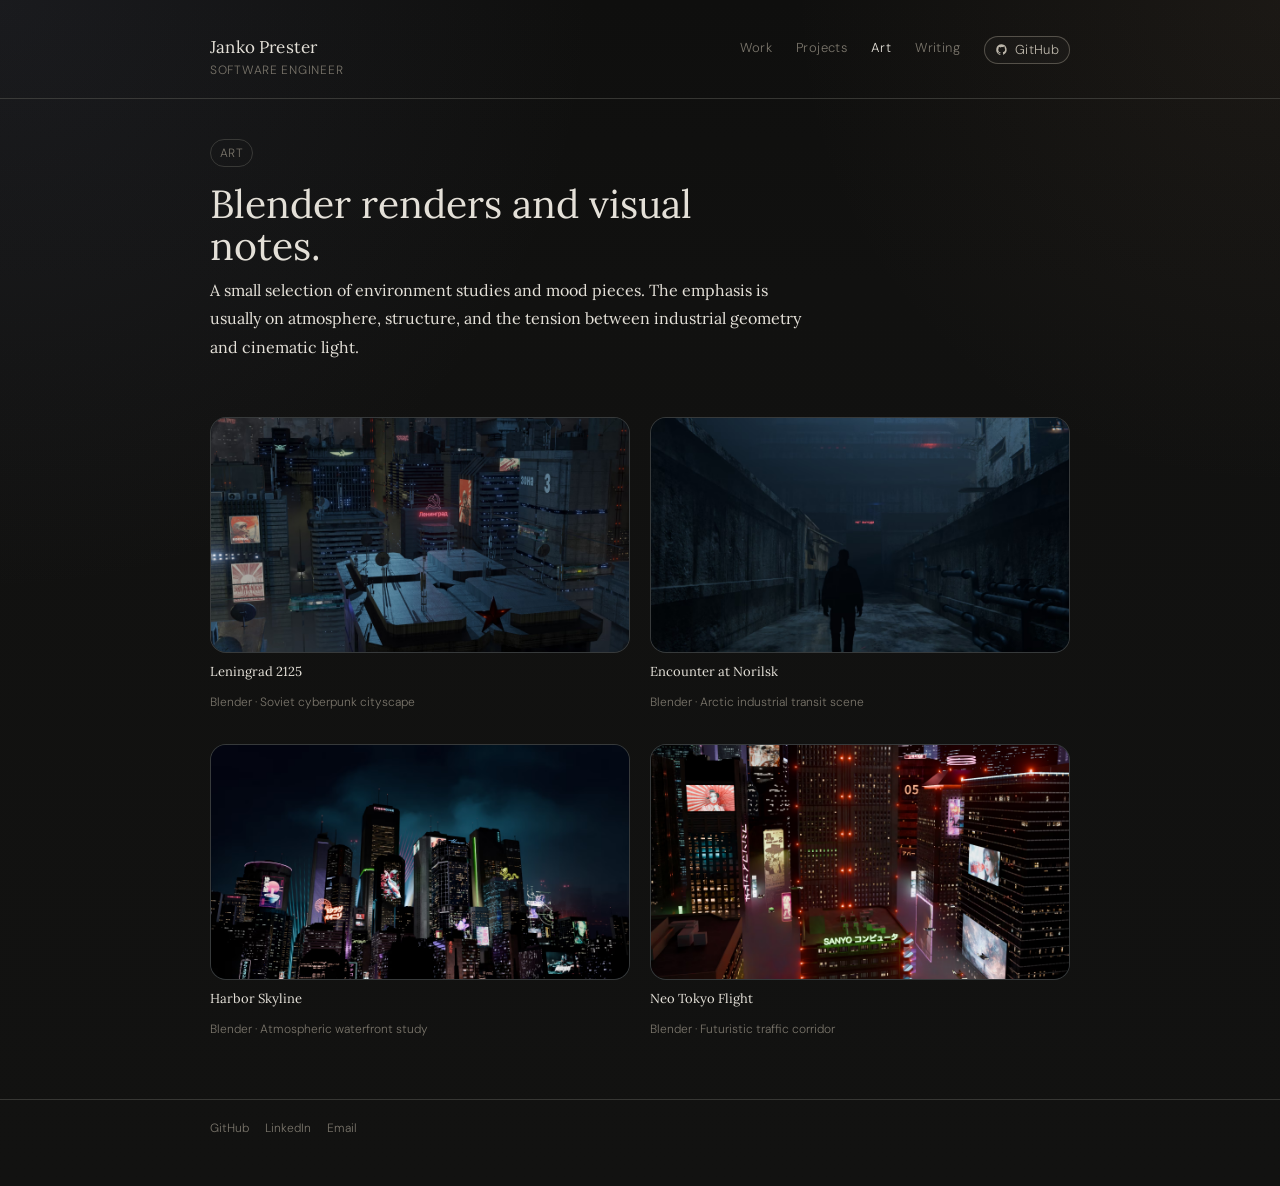
==== commit ddf44bf4: "Optimize images, add OG meta, remove Font Awesome, fix copy" ====
--- a/art/index.html
+++ b/art/index.html
@@ -5,6 +5,19 @@
     <meta name="viewport" content="width=device-width, initial-scale=1" />
     <title>Art | Janko Prester</title>
     <meta name="description" content="Selected Blender renders and visual experiments by Janko Prester." />
+    <link rel="canonical" href="https://www.jankoprester.com/art/" />
+    <meta property="og:type" content="website" />
+    <meta property="og:site_name" content="Janko Prester" />
+    <meta property="og:title" content="Art | Janko Prester" />
+    <meta property="og:description" content="Selected Blender renders and visual experiments." />
+    <meta property="og:url" content="https://www.jankoprester.com/art/" />
+    <meta property="og:image" content="https://www.jankoprester.com/public/art/og-image.jpg" />
+    <meta property="og:image:width" content="1200" />
+    <meta property="og:image:height" content="630" />
+    <meta name="twitter:card" content="summary_large_image" />
+    <meta name="twitter:title" content="Art | Janko Prester" />
+    <meta name="twitter:description" content="Selected Blender renders and visual experiments." />
+    <meta name="twitter:image" content="https://www.jankoprester.com/public/art/og-image.jpg" />
     <link rel="icon" href="/favicon.svg" type="image/svg+xml" />
     <link rel="preconnect" href="https://fonts.googleapis.com" />
     <link rel="preconnect" href="https://fonts.gstatic.com" crossorigin />
@@ -74,14 +87,16 @@
 
           <section class="art-grid" aria-label="Art gallery">
             <article>
-              <a class="art-thumb" href="/public/art/leningrad-2125.png" target="_blank" rel="noopener noreferrer">
-                <img
-                  class="art-thumb-image"
-                  src="/public/art/leningrad-2125.png"
-                  alt="Night-time cyberpunk cityscape titled Leningrad 2125"
-                  loading="lazy"
-                  decoding="async"
-                />
+              <a class="art-thumb" href="/public/art/leningrad-2125.jpg" target="_blank" rel="noopener noreferrer">
+                <picture>
+                  <source srcset="/public/art/leningrad-2125.avif" type="image/avif" />
+                  <img
+                    class="art-thumb-image"
+                    src="/public/art/leningrad-2125.jpg"
+                    alt="Night-time cyberpunk cityscape titled Leningrad 2125"
+                    decoding="async"
+                  />
+                </picture>
               </a>
               <div class="art-caption">
                 <div class="art-title">Leningrad 2125</div>
@@ -89,14 +104,16 @@
               </div>
             </article>
             <article>
-              <a class="art-thumb" href="/public/art/encounter-at-norilsk.png" target="_blank" rel="noopener noreferrer">
-                <img
-                  class="art-thumb-image"
-                  src="/public/art/encounter-at-norilsk.png"
-                  alt="Snowy industrial station scene titled Encounter at Norilsk"
-                  loading="lazy"
-                  decoding="async"
-                />
+              <a class="art-thumb" href="/public/art/encounter-at-norilsk.jpg" target="_blank" rel="noopener noreferrer">
+                <picture>
+                  <source srcset="/public/art/encounter-at-norilsk.avif" type="image/avif" />
+                  <img
+                    class="art-thumb-image"
+                    src="/public/art/encounter-at-norilsk.jpg"
+                    alt="Snowy industrial station scene titled Encounter at Norilsk"
+                    decoding="async"
+                  />
+                </picture>
               </a>
               <div class="art-caption">
                 <div class="art-title">Encounter at Norilsk</div>
@@ -104,14 +121,17 @@
               </div>
             </article>
             <article>
-              <a class="art-thumb" href="/public/art/harbor-skyline.png" target="_blank" rel="noopener noreferrer">
-                <img
-                  class="art-thumb-image"
-                  src="/public/art/harbor-skyline.png"
-                  alt="Moody waterfront skyline render titled Harbor Skyline"
-                  loading="lazy"
-                  decoding="async"
-                />
+              <a class="art-thumb" href="/public/art/harbor-skyline.jpg" target="_blank" rel="noopener noreferrer">
+                <picture>
+                  <source srcset="/public/art/harbor-skyline.avif" type="image/avif" />
+                  <img
+                    class="art-thumb-image"
+                    src="/public/art/harbor-skyline.jpg"
+                    alt="Moody waterfront skyline render titled Harbor Skyline"
+                    loading="lazy"
+                    decoding="async"
+                  />
+                </picture>
               </a>
               <div class="art-caption">
                 <div class="art-title">Harbor Skyline</div>
@@ -119,14 +139,17 @@
               </div>
             </article>
             <article>
-              <a class="art-thumb" href="/public/art/neo-tokyo-flight.png" target="_blank" rel="noopener noreferrer">
-                <img
-                  class="art-thumb-image"
-                  src="/public/art/neo-tokyo-flight.png"
-                  alt="Futuristic city traffic corridor titled Neo Tokyo Flight"
-                  loading="lazy"
-                  decoding="async"
-                />
+              <a class="art-thumb" href="/public/art/neo-tokyo-flight.jpg" target="_blank" rel="noopener noreferrer">
+                <picture>
+                  <source srcset="/public/art/neo-tokyo-flight.avif" type="image/avif" />
+                  <img
+                    class="art-thumb-image"
+                    src="/public/art/neo-tokyo-flight.jpg"
+                    alt="Futuristic city traffic corridor titled Neo Tokyo Flight"
+                    loading="lazy"
+                    decoding="async"
+                  />
+                </picture>
               </a>
               <div class="art-caption">
                 <div class="art-title">Neo Tokyo Flight</div>
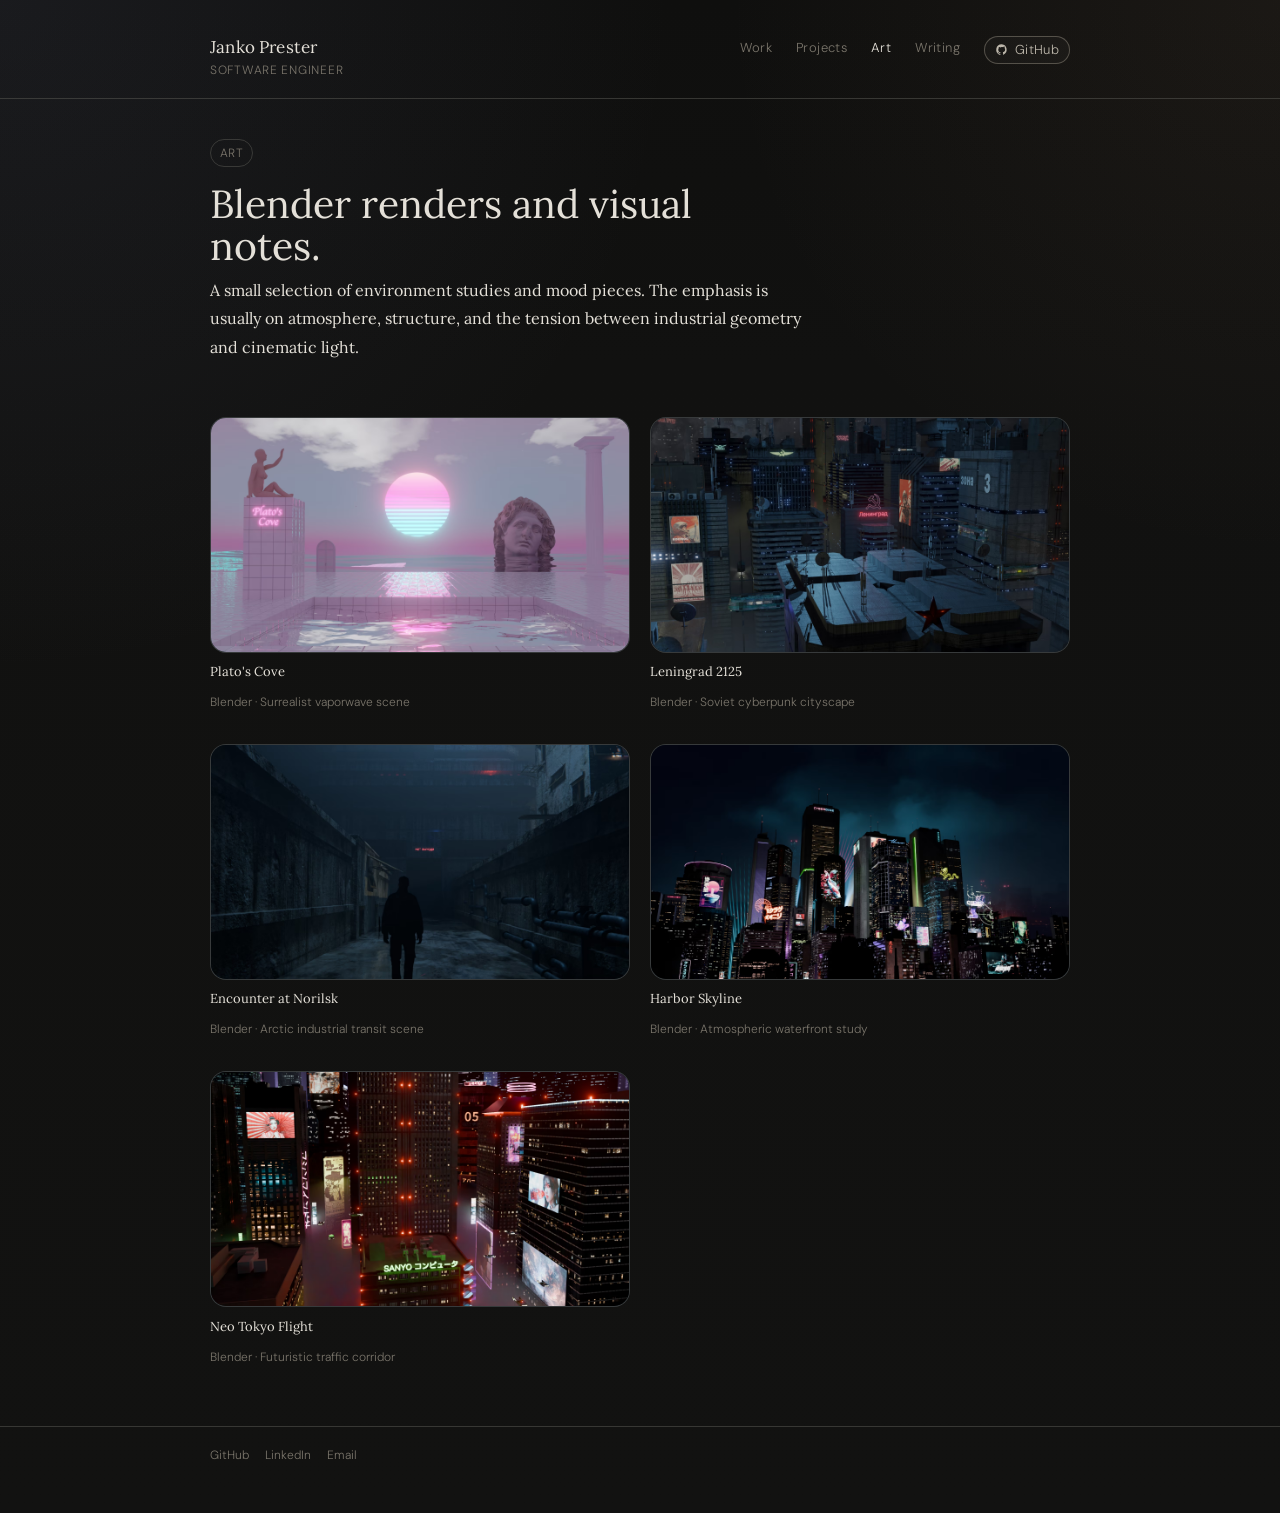
==== commit eeaeab1e: "add new art item" ====
--- a/art/index.html
+++ b/art/index.html
@@ -87,6 +87,23 @@
 
           <section class="art-grid" aria-label="Art gallery">
             <article>
+              <a class="art-thumb" href="/public/art/platos-cove-beach-bar.jpg" target="_blank" rel="noopener noreferrer">
+                <picture>
+                  <source srcset="/public/art/platos-cove-beach-bar.avif" type="image/avif" />
+                  <img
+                    class="art-thumb-image"
+                    src="/public/art/platos-cove-beach-bar.jpg"
+                    alt="Dreamlike vaporwave scene with neon sun, classical statues, and tiled pool titled Plato's Cove"
+                    decoding="async"
+                  />
+                </picture>
+              </a>
+              <div class="art-caption">
+                <div class="art-title">Plato's Cove</div>
+                <p class="art-meta">Blender · Surrealist vaporwave scene</p>
+              </div>
+            </article>
+            <article>
               <a class="art-thumb" href="/public/art/leningrad-2125.jpg" target="_blank" rel="noopener noreferrer">
                 <picture>
                   <source srcset="/public/art/leningrad-2125.avif" type="image/avif" />
@@ -111,6 +128,7 @@
                     class="art-thumb-image"
                     src="/public/art/encounter-at-norilsk.jpg"
                     alt="Snowy industrial station scene titled Encounter at Norilsk"
+                    loading="lazy"
                     decoding="async"
                   />
                 </picture>
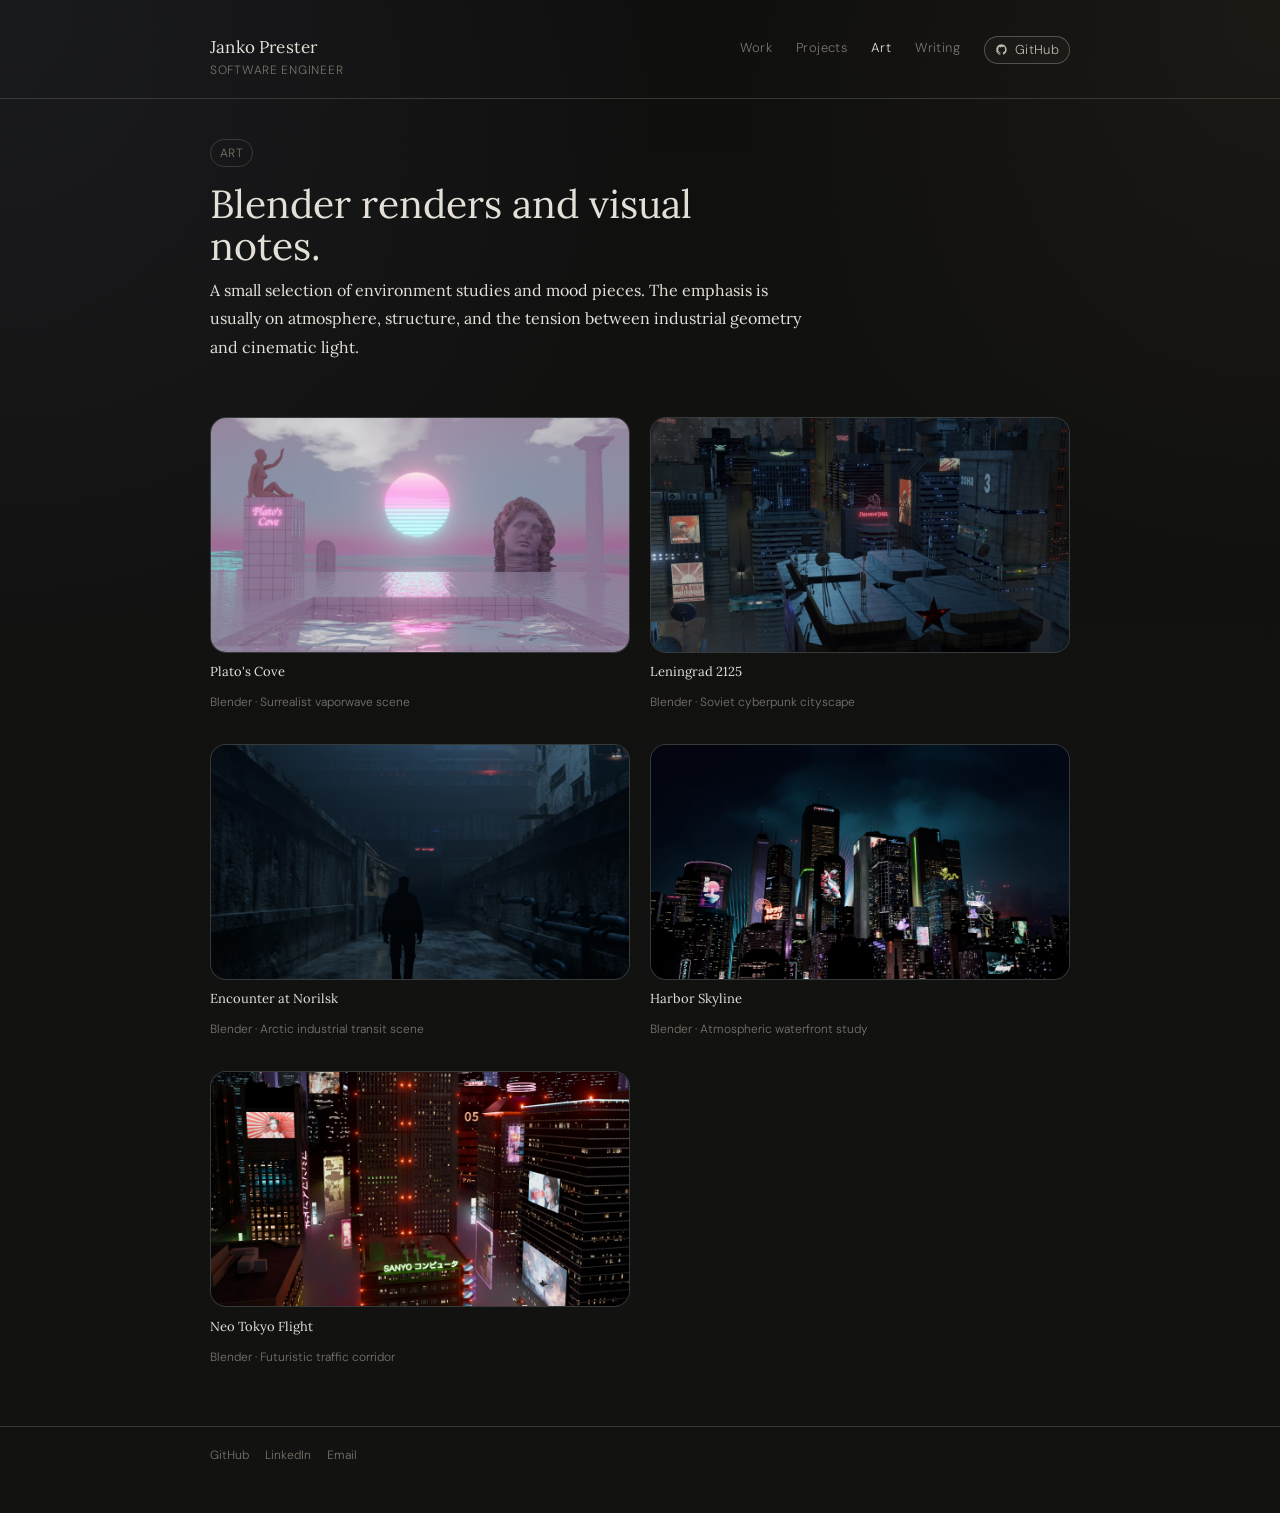
==== commit 8938c63c: "fix: update LinkedIn link to the correct profile" ====
--- a/art/index.html
+++ b/art/index.html
@@ -182,7 +182,7 @@
             <!-- <p class="small-note">Image assets can replace these placeholders without changing the layout.</p> -->
             <div class="footer-links">
               <a href="https://github.com/jprester">GitHub</a>
-              <a href="https://www.linkedin.com/in/jankoprester/">LinkedIn</a>
+              <a href="https://www.linkedin.com/in/janko-p-91b8222b/">LinkedIn</a>
               <a href="mailto:janko.prester@gmail.com">Email</a>
             </div>
           </div>
